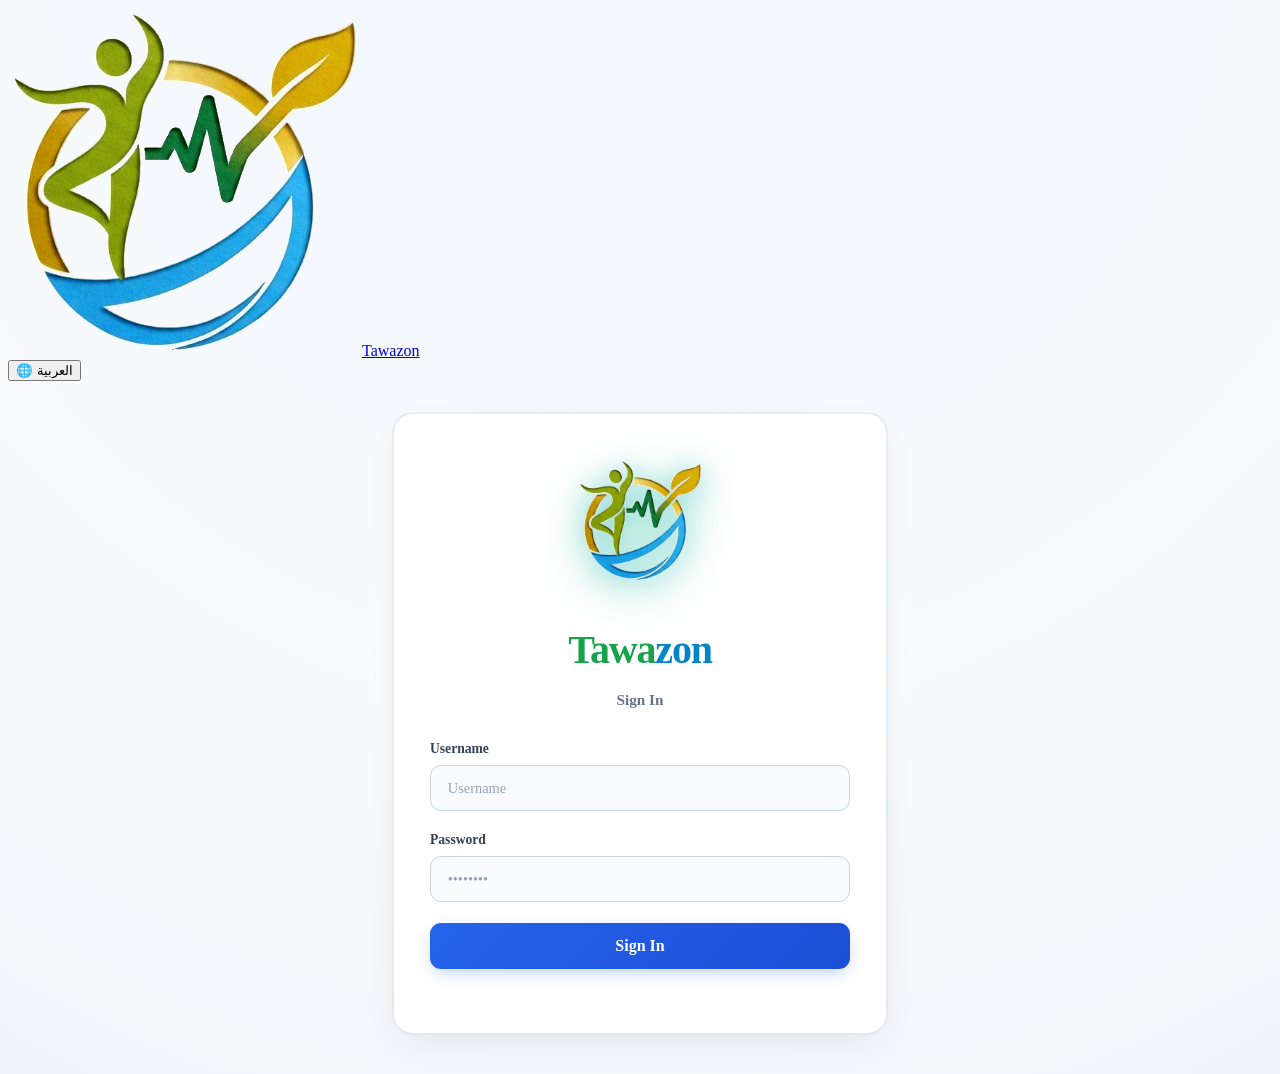
==== frontend/assess.html @ 847d3179 "feat: balance dataset to 800 records, restructure modular architecture, and update model per supervi" ====
<!DOCTYPE html>
<html lang="en">
<head>
  <meta charset="UTF-8" />
  <meta name="viewport" content="width=device-width, initial-scale=1.0" />
  <title>Tawazon — New Assessment</title>
  <link rel="preconnect" href="https://fonts.googleapis.com">
  <link href="https://fonts.googleapis.com/css2?family=Cairo:wght@400;600;700;800&display=swap" rel="stylesheet">
  <link rel="icon" type="image/png" href="assets/favicon.png" />
  <link rel="stylesheet" href="css/style.css" />
</head>
<body>

<nav>
  <div class="nav-start">
    <a href="index.html" class="nav-brand"><img src="assets/logo.png" alt="Tawazon Logo" class="brand-logo-img" /><span class="brand-tawa">Tawa</span><span class="brand-zon">zon</span></a>
    <a href="index.html"           data-i18n="nav_dashboard">Dashboard</a>
    <a href="employees.html"       data-i18n="nav_employees">Employees</a>
    <a href="assess.html"          data-i18n="nav_assessment" class="active">New Assessment</a>
    <a href="employee-portal.html" data-i18n="nav_portal">Employee Portal</a>
  </div>
  <div class="nav-end">
    <button class="lang-btn" onclick="i18n.toggle()"><span class="nav-btn-icon">🌐</span> <span>العربية</span></button>
    <button class="btn-nav-logout" onclick="AUTH.logout()"><span class="nav-btn-icon">🚪</span> <span>Logout</span></button>
  </div>
</nav>

<main>
  <h1 class="page-title" data-i18n="assess_title">🧪 New Burnout Risk Assessment</h1>

  <div class="card">
    <form id="assessForm" novalidate>
      <div class="form-grid">

        <div class="form-group">
          <label for="avg_daily_hours" data-i18n="assess_hours_label">Average Daily Hours *</label>
          <input type="number" id="avg_daily_hours" min="4" max="16" step="0.1" placeholder="e.g. 9.5" required />
          <span class="hint" data-i18n="assess_hours_hint">Range: 4 – 16 hours/day</span>
        </div>

        <div class="form-group">
          <label for="overtime_hours_week" data-i18n="assess_ot_label">Overtime Hours / Week *</label>
          <input type="number" id="overtime_hours_week" min="0" max="30" step="0.5" placeholder="e.g. 12" required />
          <span class="hint" data-i18n="assess_ot_hint">Range: 0 – 30 hours/week</span>
        </div>

        <div class="form-group">
          <label for="absence_days_month" data-i18n="assess_abs_label">Absence Days (last month) *</label>
          <input type="number" id="absence_days_month" min="0" max="15" step="1" placeholder="e.g. 2" required />
          <span class="hint" data-i18n="assess_abs_hint">Range: 0 – 15 days</span>
        </div>

        <div class="form-group">
          <label for="late_arrivals_month" data-i18n="assess_late_label">Late Arrivals (last month) *</label>
          <input type="number" id="late_arrivals_month" min="0" max="20" step="1" placeholder="e.g. 3" required />
          <span class="hint" data-i18n="assess_late_hint">Range: 0 – 20 times</span>
        </div>

        <div class="form-group">
          <label for="tasks_assigned" data-i18n="assess_tasks_label">Tasks Assigned *</label>
          <input type="number" id="tasks_assigned" min="1" max="60" step="1" placeholder="e.g. 28" required />
          <span class="hint" data-i18n="assess_tasks_hint">Range: 1 – 60 tasks</span>
        </div>

        <div class="form-group">
          <label for="vacation_days_last_year" data-i18n="assess_vac_label">Vacation Days (last year) *</label>
          <input type="number" id="vacation_days_last_year" min="0" max="30" step="1" placeholder="e.g. 7" required />
          <span class="hint" data-i18n="assess_vac_hint">Range: 0 – 30 days</span>
        </div>


        <div class="form-group full-width" style="display:flex;align-items:center;gap:.75rem;background:#f8fafc;padding:.85rem 1rem;border-radius:8px;border:1px solid #e2e8f0;margin-top:.5rem;">
          <input type="checkbox" id="anonymousMode" style="width:1.2rem;height:1.2rem;cursor:pointer;" />
          <div>
            <label for="anonymousMode" style="margin:0;cursor:pointer;font-weight:700;font-size:.9rem;color:var(--text);" data-i18n="assess_anonymous_label">
              🔒 Confidential & Anonymous Assessment (No identity logging)
            </label>
            <div style="font-size:.78rem;color:var(--muted);margin-top:.15rem;" data-i18n="assess_anonymous_hint">
              Confidential Mode Active: Input data is processed in-memory for diagnostic guidance only and not stored.
            </div>
          </div>
        </div>
      </div>

      <!-- Quick fill -->
      <div style="margin-bottom:1.5rem;display:flex;gap:.75rem;flex-wrap:wrap;align-items:center;">
        <span style="font-size:.85rem;color:var(--muted);" data-i18n="assess_quickfill">Quick fill:</span>
        <button type="button" class="page-btn" onclick="fillExample('high')" data-i18n="assess_high_ex">High Risk Example</button>
        <button type="button" class="page-btn" onclick="fillExample('medium')" data-i18n="assess_med_ex">Medium Risk Example</button>
        <button type="button" class="page-btn" onclick="fillExample('low')" data-i18n="assess_low_ex">Low Risk Example</button>
      </div>

      <button type="submit" class="btn-primary" id="submitBtn">
        <span id="btnText" data-i18n="assess_btn">Analyze Risk</span>
        <div class="spinner" id="spinner"></div>
      </button>
    </form>

    <div class="alert alert-error" id="formError"></div>

    <!-- Result card -->
    <div class="result-card" id="resultCard">
      <!-- Printable Report Header (only shows when printing/exporting to PDF) -->
      <div class="print-only-header">
        <h2 style="font-size:1.5rem;font-weight:800;color:#1e3a8a;" data-i18n="print_report_title">Tawazon AI — Burnout Risk Diagnostic Report</h2>
        <p style="color:#64748b;font-size:.9rem;margin-top:.2rem;" data-i18n="print_report_sub">Official AI Workplace Health & Risk Analysis</p>
        <p style="font-size:.8rem;color:#94a3b8;margin-top:.4rem;" id="printDate"></p>
      </div>

      <div class="result-header">
        <div class="result-score-big" id="resultScore">—</div>
        <div class="result-meta">
          <h2 id="resultLevelText">—</h2>
          <p data-i18n="assess_result_sub">Burnout Risk Score (0 – 100)</p>
        </div>
      </div>

      <div class="result-details">
        <div class="result-detail-item">
          <h4 data-i18n="assess_workload_lbl">Workload Probability</h4>
          <p id="resultWorkload">—</p>
        </div>
        <div class="result-detail-item">
          <h4 data-i18n="assess_model_lbl">ML Algorithm</h4>
          <p id="resultModel" style="font-size:1.05rem; font-weight:700; color:var(--primary);">Random Forest (Tabular ML)</p>
        </div>
      </div>

      <div>
        <h4 style="font-size:.85rem;text-transform:uppercase;letter-spacing:.05em;color:var(--muted);margin-bottom:.75rem;"
            data-i18n="assess_reasons_title">Top Contributing Factors</h4>
        <ul class="reasons-list" id="resultReasons"></ul>
      </div>

      <!-- Export to PDF Button -->
      <button type="button" class="btn-export-pdf" onclick="triggerPrintReport()">
        📄 <span data-i18n="btn_export_pdf">Export / Print PDF Report</span>
      </button>
    </div>

    <!-- Wellness Tips Card -->
    <div id="wellnessCard" style="display:none; margin-top:1.5rem; background:var(--surface); border-radius:1rem; padding:1.5rem; border:1px solid var(--border);">
      <h4 id="wellnessTitle" style="font-size:1rem; font-weight:700; margin-bottom:1rem; color:var(--text);"></h4>
      <ul id="wellnessList" style="list-style:none; padding:0; margin:0; display:flex; flex-direction:column; gap:.65rem;"></ul>
    </div>

  </div>
</main>

<script src="js/config.js"></script>
<script src="js/app.js"></script>
<script src="js/i18n.js"></script>
<script src="js/auth.js"></script>
<script>
  AUTH.requireLogin();
  const EXAMPLES = {
    high:   { avg_daily_hours:12.5, overtime_hours_week:22, absence_days_month:5,
              late_arrivals_month:10, tasks_assigned:38, vacation_days_last_year:2,
 },
    medium: { avg_daily_hours:9.0, overtime_hours_week:8, absence_days_month:2,
              late_arrivals_month:3, tasks_assigned:22, vacation_days_last_year:10,
 },
    low:    { avg_daily_hours:7.5, overtime_hours_week:1, absence_days_month:0,
              late_arrivals_month:0, tasks_assigned:12, vacation_days_last_year:20,
 },
  };

  function fillExample(type) {
    const ex = EXAMPLES[type];
    Object.entries(ex).forEach(([k, v]) => {
      const el = document.getElementById(k);
      if (el) el.value = v;
    });
  }

  function validateForm(data) {
    const errors = [];
    if (!data.avg_daily_hours || data.avg_daily_hours < 4 || data.avg_daily_hours > 16)
      errors.push("Average daily hours must be between 4 and 16.");
    if (data.overtime_hours_week < 0 || data.overtime_hours_week > 30)
      errors.push("Overtime hours must be between 0 and 30.");
    if (data.absence_days_month < 0 || data.absence_days_month > 15)
      errors.push("Absence days must be between 0 and 15.");
    if (data.late_arrivals_month < 0 || data.late_arrivals_month > 20)
      errors.push("Late arrivals must be between 0 and 20.");
    if (data.tasks_assigned < 1 || data.tasks_assigned > 60)
      errors.push("Tasks assigned must be between 1 and 60.");
    if (data.vacation_days_last_year < 0 || data.vacation_days_last_year > 30)
      errors.push("Vacation days must be between 0 and 30.");

    return errors;
  }

  function setLoading(on) {
    document.getElementById("submitBtn").disabled = on;
    document.getElementById("spinner").style.display = on ? "block" : "none";
    document.getElementById("btnText").textContent   = on
      ? i18n.t("assess_btn_loading")
      : i18n.t("assess_btn");
  }

  function showResult(data) {
    const card = document.getElementById("resultCard");
    const lvl  = data.level.toLowerCase();
    card.className = `result-card show ${lvl}`;

    const scoreEl = document.getElementById("resultScore");
    scoreEl.textContent = data.risk_score;
    scoreEl.className   = `result-score-big ${lvl}`;

    const icon = lvl === "high" ? "🔴" : lvl === "medium" ? "🟡" : "🟢";
    const levelKey = lvl === "high" ? "assess_level_high" : lvl === "medium" ? "assess_level_med" : "assess_level_low";
    document.getElementById("resultLevelText").textContent = `${icon} ${i18n.t(levelKey)}`;

    document.getElementById("resultWorkload").textContent  = `${(data.workload_probability*100).toFixed(1)}%`;

    document.getElementById("resultReasons").innerHTML =
      data.top_reasons.map(r => `<li>${i18n.translateReason(r)}</li>`).join("");

    // ── Personalized Wellness Tips (Dynamic based on Level & SHAP Root Causes) ──
    const tips = getPersonalizedWellnessTips(data);
    const wellnessCard = document.getElementById("wellnessCard");
    document.getElementById("wellnessTitle").textContent = i18n.t("wellness_title");

    const tipColors = { high: "#ef4444", medium: "#f59e0b", low: "#10b981" };
    const borderColor = tipColors[lvl] || "#3b82f6";
    wellnessCard.style.borderLeft = `4px solid ${borderColor}`;

    if (Array.isArray(tips) && tips.length > 0) {
      document.getElementById("wellnessList").innerHTML = tips.map(tip =>
        `<li style="display:flex;align-items:flex-start;gap:.5rem;font-size:.9rem;color:var(--text);line-height:1.5;">
           <span style="flex-shrink:0;">${tip.split(" ")[0]}</span>
           <span>${tip.split(" ").slice(1).join(" ")}</span>
         </li>`
      ).join("");
      wellnessCard.style.display = "block";
    }

    card.scrollIntoView({ behavior: "smooth", block: "start" });
  }

  document.getElementById("assessForm").addEventListener("submit", async (e) => {
    e.preventDefault();
    document.getElementById("formError").classList.remove("show");

    const payload = {
      avg_daily_hours:         parseFloat(document.getElementById("avg_daily_hours").value),
      overtime_hours_week:     parseFloat(document.getElementById("overtime_hours_week").value),
      absence_days_month:      parseInt(document.getElementById("absence_days_month").value),
      late_arrivals_month:     parseInt(document.getElementById("late_arrivals_month").value),
      tasks_assigned:          parseInt(document.getElementById("tasks_assigned").value),
      vacation_days_last_year: parseInt(document.getElementById("vacation_days_last_year").value),
      feedback:                "",
    };

    const errors = validateForm(payload);
    if (errors.length) {
      const el = document.getElementById("formError");
      el.textContent = errors.join(" | ");
      el.classList.add("show");
      return;
    }

    setLoading(true);
    try {
      const res = await fetch(`${API}/predict`, {
        method: "POST",
        headers: { "Content-Type": "application/json" },
        body: JSON.stringify(payload),
      });
      if (!res.ok) {
        const err = await res.json().catch(() => ({}));
        let message = `HTTP ${res.status}`;
        if (typeof err.detail === "string") {
          message = err.detail;
        } else if (Array.isArray(err.detail)) {
          message = err.detail.map(d => (d.loc ? d.loc.filter(x => x !== 'body').join('.') + ': ' : '') + (d.msg || '')).join(' | ');
        }
        throw new Error(message);
      }
      const resultData = await res.json();
      _lastResultData = resultData;
      showResult(resultData);
    } catch (err) {
      const el = document.getElementById("formError");
      el.textContent = `Error: ${err.message}. ${i18n.t("assess_api_err")}`;
      el.classList.add("show");
    } finally {
      setLoading(false);
    }
  });

  function triggerPrintReport() {
    const d = new Date();
    document.getElementById("printDate").textContent = `Generated: ${d.toLocaleDateString()} ${d.toLocaleTimeString()}`;
    window.print();
  }

  // Update button text on language change + re-render wellness if visible
  let _lastResultData = null;
  document.addEventListener("langchange", () => {
    if (!document.getElementById("submitBtn").disabled) {
      document.getElementById("btnText").textContent = i18n.t("assess_btn");
    }
    // Re-render result texts & wellness tips in new language if result is already shown
    if (_lastResultData && document.getElementById("resultCard").classList.contains("show")) {
      const lvl = _lastResultData.level.toLowerCase();
      const icon = lvl === "high" ? "🔴" : lvl === "medium" ? "🟡" : "🟢";
      const levelKey = lvl === "high" ? "assess_level_high" : lvl === "medium" ? "assess_level_med" : "assess_level_low";
      document.getElementById("resultLevelText").textContent = `${icon} ${i18n.t(levelKey)}`;

      document.getElementById("resultReasons").innerHTML =
        _lastResultData.top_reasons.map(r => `<li>${i18n.translateReason(r)}</li>`).join("");

      const tips = getPersonalizedWellnessTips(_lastResultData);
      document.getElementById("wellnessTitle").textContent = i18n.t("wellness_title");
      if (Array.isArray(tips) && tips.length > 0) {
        document.getElementById("wellnessList").innerHTML = tips.map(tip =>
          `<li style="display:flex;align-items:flex-start;gap:.5rem;font-size:.9rem;color:var(--text);line-height:1.5;">
             <span style="flex-shrink:0;">${tip.split(" ")[0]}</span>
             <span>${tip.split(" ").slice(1).join(" ")}</span>
           </li>`
        ).join("");
      }
    }
  });
</script>

</body>
</html>
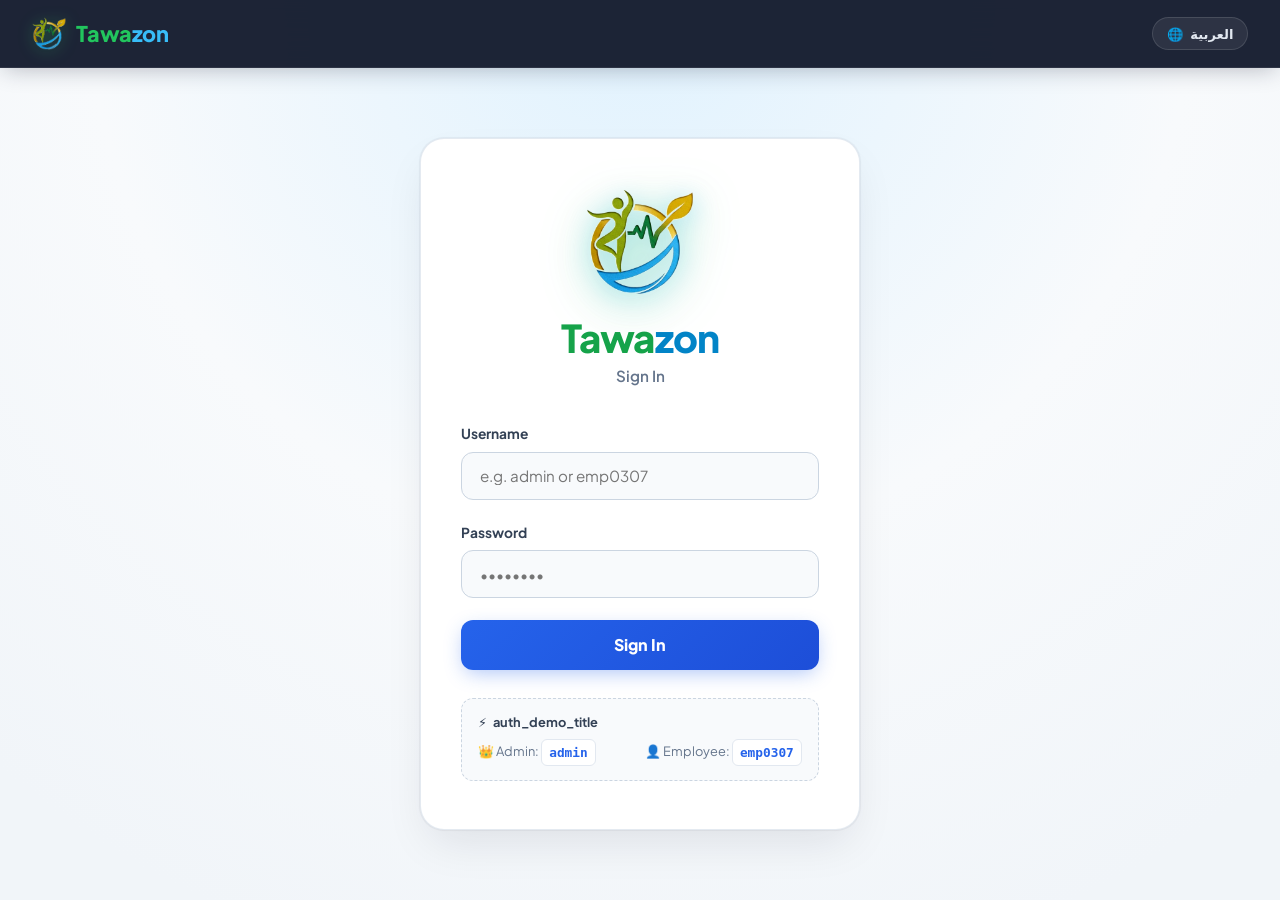
==== commit 3add46fb: "Senior UI/UX Design System Overhaul: elevated aesthetics, modern dashboard, polished login and porta" ====
--- a/frontend/assess.html
+++ b/frontend/assess.html
@@ -13,7 +13,7 @@
 
 <nav>
   <div class="nav-start">
-    <a href="index.html" class="nav-brand"><img src="assets/logo.png" alt="Tawazon Logo" class="brand-logo-img" /><span class="brand-tawa">Tawa</span><span class="brand-zon">zon</span></a>
+    <a href="index.html" class="nav-brand"><img src="assets/logo.png" alt="Tawazon Logo" class="brand-logo-img" /><span class="brand-name"><span class="brand-tawa">Tawa</span><span class="brand-zon">zon</span></span></a>
     <a href="index.html"           data-i18n="nav_dashboard">Dashboard</a>
     <a href="employees.html"       data-i18n="nav_employees">Employees</a>
     <a href="assess.html"          data-i18n="nav_assessment" class="active">New Assessment</a>
@@ -83,11 +83,11 @@
       </div>
 
       <!-- Quick fill -->
-      <div style="margin-bottom:1.5rem;display:flex;gap:.75rem;flex-wrap:wrap;align-items:center;">
-        <span style="font-size:.85rem;color:var(--muted);" data-i18n="assess_quickfill">Quick fill:</span>
-        <button type="button" class="page-btn" onclick="fillExample('high')" data-i18n="assess_high_ex">High Risk Example</button>
-        <button type="button" class="page-btn" onclick="fillExample('medium')" data-i18n="assess_med_ex">Medium Risk Example</button>
-        <button type="button" class="page-btn" onclick="fillExample('low')" data-i18n="assess_low_ex">Low Risk Example</button>
+      <div style="margin-bottom:1.5rem;display:flex;gap:.65rem;flex-wrap:wrap;align-items:center;">
+        <span style="font-size:.85rem;font-weight:700;color:var(--muted);" data-i18n="assess_quickfill">Quick fill:</span>
+        <button type="button" class="quick-pill high" onclick="fillExample('high')"><span data-i18n="assess_high_ex">High Risk Example</span> 🔴</button>
+        <button type="button" class="quick-pill med" onclick="fillExample('medium')"><span data-i18n="assess_med_ex">Medium Risk Example</span> 🟡</button>
+        <button type="button" class="quick-pill low" onclick="fillExample('low')"><span data-i18n="assess_low_ex">Low Risk Example</span> 🟢</button>
       </div>
 
       <button type="submit" class="btn-primary" id="submitBtn">
@@ -327,4 +327,4 @@
 </script>
 
 </body>
-</html>
+</html>
--- a/frontend/css/style.css
+++ b/frontend/css/style.css
@@ -0,0 +1,1366 @@
+/* ==========================================================================
+   Tawazon (توازن) — Enterprise Design System (Senior UI/UX Overhaul)
+   Designed for High-Impact Workplace Well-Being & Executive Intelligence
+   ========================================================================== */
+
+@import url('https://fonts.googleapis.com/css2?family=Cairo:wght@400;500;600;700;800;900&family=Plus+Jakarta+Sans:wght@400;500;600;700;800&display=swap');
+
+/* ── 1. Design Tokens & CSS Variables ────────────────────────────────────── */
+:root {
+  /* Brand Palette */
+  --brand-navy:     #0f172a;
+  --brand-navy-sub: #1e293b;
+  --brand-blue:     #2563eb;
+  --brand-blue-dark:#1d4ed8;
+  --brand-blue-glow:rgba(37, 99, 235, 0.25);
+  --brand-green:    #10b981;
+  --brand-green-sub:#059669;
+  --brand-cyan:     #0ea5e9;
+
+  /* Neutrals & Surfaces */
+  --bg:             #f8fafc;
+  --surface:        #ffffff;
+  --surface-raised: #ffffff;
+  --border:         #e2e8f0;
+  --border-subtle:  #f1f5f9;
+  --border-focus:   #2563eb;
+  --text:           #0f172a;
+  --text-secondary: #334155;
+  --muted:          #64748b;
+
+  /* Semantic Risk Colors (Senior Refined Tones) */
+  --risk-low:       #059669;
+  --risk-low-bg:    #ecfdf5;
+  --risk-low-border:#a7f3d0;
+  --risk-low-glow:  rgba(16, 185, 129, 0.15);
+
+  --risk-med:       #d97706;
+  --risk-med-bg:    #fffbeb;
+  --risk-med-border:#fde68a;
+  --risk-med-glow:  rgba(245, 158, 11, 0.15);
+
+  --risk-high:      #e11d48;
+  --risk-high-bg:   #fff1f2;
+  --risk-high-border:#fecdd3;
+  --risk-high-glow: rgba(225, 29, 72, 0.15);
+
+  /* Legacy variable aliases for zero JS breakage */
+  --green:          var(--risk-low);
+  --yellow:         var(--risk-med);
+  --red:            var(--risk-high);
+  --blue:           var(--brand-blue);
+  --card:           var(--surface);
+
+  /* Elevation Shadows */
+  --shadow-xs:      0 1px 2px 0 rgba(15, 23, 42, 0.04);
+  --shadow-sm:      0 2px 6px -1px rgba(15, 23, 42, 0.06), 0 1px 3px 0 rgba(15, 23, 42, 0.04);
+  --shadow-md:      0 6px 16px -2px rgba(15, 23, 42, 0.06), 0 2px 6px -1px rgba(15, 23, 42, 0.04);
+  --shadow-lg:      0 14px 28px -4px rgba(15, 23, 42, 0.08), 0 4px 10px -2px rgba(15, 23, 42, 0.04);
+  --shadow-xl:      0 24px 44px -8px rgba(15, 23, 42, 0.12), 0 8px 16px -4px rgba(15, 23, 42, 0.06);
+
+  /* Geometry */
+  --radius-sm:      8px;
+  --radius-md:      12px;
+  --radius-lg:      16px;
+  --radius-xl:      22px;
+  --radius-pill:    9999px;
+  --radius:         16px;
+
+  /* Typography & Transitions */
+  --font-en:        'Plus Jakarta Sans', system-ui, -apple-system, sans-serif;
+  --font-ar:        'Cairo', 'Plus Jakarta Sans', system-ui, sans-serif;
+  --transition:     all 0.22s cubic-bezier(0.16, 1, 0.3, 1);
+  --transition-slow:all 0.35s cubic-bezier(0.16, 1, 0.3, 1);
+}
+
+/* ── 2. Reset & Global Base ──────────────────────────────────────────────── */
+*, *::before, *::after {
+  box-sizing: border-box;
+  margin: 0;
+  padding: 0;
+}
+
+html {
+  scroll-behavior: smooth;
+  -webkit-text-size-adjust: 100%;
+}
+
+body {
+  font-family: var(--font-en);
+  background-color: var(--bg);
+  background-image: 
+    radial-gradient(900px circle at 50% -100px, rgba(219, 234, 254, 0.4), transparent 80%),
+    radial-gradient(600px circle at 90% 40%, rgba(209, 250, 229, 0.3), transparent 75%);
+  color: var(--text);
+  min-height: 100vh;
+  line-height: 1.55;
+  text-rendering: optimizeLegibility;
+  -webkit-font-smoothing: antialiased;
+  -moz-osx-font-smoothing: grayscale;
+}
+
+/* ── 3. RTL / Arabic Native Alignment ────────────────────────────────────── */
+body[dir="rtl"] {
+  font-family: var(--font-ar);
+}
+
+body[dir="rtl"] thead th       { text-align: right; }
+body[dir="rtl"] tbody td       { text-align: right; }
+body[dir="rtl"] .form-grid     { direction: rtl; }
+body[dir="rtl"] .score-bar-wrap{ flex-direction: row-reverse; }
+body[dir="rtl"] .score-label   { text-align: left; }
+body[dir="rtl"] .reasons-list li{ flex-direction: row-reverse; text-align: right; }
+body[dir="rtl"] .result-header { flex-direction: row-reverse; }
+body[dir="rtl"] .alert         { text-align: right; }
+body[dir="rtl"] .kpi-card      { border-left: 1px solid var(--border); border-right: 4px solid var(--border); }
+body[dir="rtl"] .kpi-card.low  { border-right-color: var(--risk-low); }
+body[dir="rtl"] .kpi-card.med  { border-right-color: var(--risk-med); }
+body[dir="rtl"] .kpi-card.high { border-right-color: var(--risk-high); }
+body[dir="rtl"] .kpi-card.purple{ border-right-color: #8b5cf6; }
+
+/* ── 4. Floating Frosted Navigation Bar ──────────────────────────────────── */
+nav {
+  position: sticky;
+  top: 0;
+  z-index: 1000;
+  height: 68px;
+  padding: 0 2rem;
+  background: rgba(15, 23, 42, 0.94);
+  backdrop-filter: blur(18px);
+  -webkit-backdrop-filter: blur(18px);
+  border-bottom: 1px solid rgba(255, 255, 255, 0.08);
+  box-shadow: 0 4px 24px -4px rgba(15, 23, 42, 0.3);
+  display: flex;
+  align-items: center;
+  justify-content: space-between;
+}
+
+.nav-start {
+  display: flex;
+  align-items: center;
+  gap: 1.25rem;
+}
+
+.nav-end {
+  display: flex;
+  align-items: center;
+  gap: 0.85rem;
+}
+
+.nav-brand {
+  display: inline-flex;
+  align-items: center;
+  gap: 0.65rem;
+  text-decoration: none;
+  font-size: 1.35rem;
+  font-weight: 800;
+  letter-spacing: -0.02em;
+  direction: ltr !important;
+  margin-inline-end: 1rem;
+}
+
+.brand-name {
+  display: inline-flex;
+  align-items: baseline;
+  letter-spacing: -0.02em;
+}
+
+.brand-logo-img {
+  width: 34px;
+  height: 34px;
+  object-fit: contain;
+  filter: drop-shadow(0 2px 8px rgba(34, 197, 94, 0.35));
+  transition: transform 0.3s ease;
+}
+
+.nav-brand:hover .brand-logo-img {
+  transform: rotate(5deg) scale(1.06);
+}
+
+.brand-tawa {
+  color: #22c55e !important;
+  font-weight: 900;
+}
+
+.brand-zon {
+  color: #38bdf8 !important;
+  font-weight: 900;
+}
+
+.brand-role {
+  font-size: 0.72rem;
+  font-weight: 700;
+  color: #94a3b8;
+  background: rgba(255, 255, 255, 0.08);
+  padding: 0.18rem 0.55rem;
+  border-radius: var(--radius-pill);
+  border: 1px solid rgba(255, 255, 255, 0.1);
+  margin-left: 0.35rem;
+}
+
+nav a:not(.nav-brand) {
+  text-decoration: none;
+  color: #94a3b8;
+  font-size: 0.88rem;
+  font-weight: 600;
+  padding: 0.45rem 0.95rem;
+  border-radius: var(--radius-pill);
+  transition: var(--transition);
+  display: inline-flex;
+  align-items: center;
+  gap: 0.4rem;
+}
+
+nav a:not(.nav-brand):hover {
+  color: #ffffff;
+  background: rgba(255, 255, 255, 0.08);
+}
+
+nav a:not(.nav-brand).active {
+  color: #ffffff;
+  background: rgba(37, 99, 235, 0.22);
+  border: 1px solid rgba(59, 130, 246, 0.4);
+  box-shadow: 0 0 14px rgba(37, 99, 235, 0.25);
+}
+
+/* Language & Logout Buttons */
+.lang-btn {
+  background: rgba(255, 255, 255, 0.07);
+  color: #e2e8f0;
+  border: 1px solid rgba(255, 255, 255, 0.12);
+  padding: 0.42rem 0.85rem;
+  border-radius: var(--radius-pill);
+  font-size: 0.82rem;
+  font-weight: 700;
+  cursor: pointer;
+  display: inline-flex;
+  align-items: center;
+  gap: 0.45rem;
+  font-family: inherit;
+  transition: var(--transition);
+}
+
+.lang-btn:hover {
+  background: rgba(255, 255, 255, 0.14);
+  border-color: rgba(255, 255, 255, 0.25);
+  color: #ffffff;
+  transform: translateY(-1px);
+}
+
+.btn-nav-logout {
+  background: rgba(239, 68, 68, 0.12);
+  color: #fca5a5;
+  border: 1px solid rgba(239, 68, 68, 0.25);
+  padding: 0.42rem 0.9rem;
+  border-radius: var(--radius-pill);
+  font-size: 0.82rem;
+  font-weight: 700;
+  cursor: pointer;
+  display: inline-flex;
+  align-items: center;
+  gap: 0.45rem;
+  font-family: inherit;
+  transition: var(--transition);
+}
+
+.btn-nav-logout:hover {
+  background: rgba(239, 68, 68, 0.22);
+  border-color: rgba(239, 68, 68, 0.45);
+  color: #ffffff;
+  transform: translateY(-1px);
+}
+
+/* ── 5. Main Layout Container ────────────────────────────────────────────── */
+main {
+  max-width: 1420px;
+  margin: 0 auto;
+  padding: 2.25rem 2rem 4rem;
+}
+
+/* ── 6. Executive Header Banner ─────────────────────────────────────────── */
+.exec-header-banner {
+  background: linear-gradient(135deg, #0f172a 0%, #1e293b 60%, #172554 100%);
+  border-radius: var(--radius-xl);
+  padding: 2.25rem 2.5rem;
+  margin-bottom: 2rem;
+  display: flex;
+  justify-content: space-between;
+  align-items: center;
+  flex-wrap: wrap;
+  gap: 1.5rem;
+  box-shadow: 0 20px 40px -15px rgba(15, 23, 42, 0.35);
+  border: 1px solid rgba(255, 255, 255, 0.1);
+  position: relative;
+  overflow: hidden;
+}
+
+.exec-header-banner::after {
+  content: '';
+  position: absolute;
+  top: -80px;
+  right: -80px;
+  width: 260px;
+  height: 260px;
+  background: radial-gradient(circle, rgba(14, 165, 233, 0.22) 0%, transparent 70%);
+  border-radius: 50%;
+  pointer-events: none;
+}
+
+.exec-banner-left h1 {
+  font-size: 1.85rem;
+  font-weight: 800;
+  color: #ffffff;
+  letter-spacing: -0.025em;
+  margin: 0.35rem 0 0.25rem;
+  line-height: 1.25;
+}
+
+.exec-banner-left p {
+  color: #94a3b8;
+  font-size: 0.92rem;
+  font-weight: 500;
+}
+
+.exec-ai-badge {
+  display: inline-flex;
+  align-items: center;
+  gap: 0.45rem;
+  background: rgba(34, 197, 94, 0.14);
+  color: #4ade80;
+  border: 1px solid rgba(34, 197, 94, 0.28);
+  font-size: 0.76rem;
+  font-weight: 700;
+  padding: 0.25rem 0.65rem;
+  border-radius: var(--radius-pill);
+  letter-spacing: 0.03em;
+  text-transform: uppercase;
+}
+
+.exec-banner-actions {
+  display: flex;
+  align-items: center;
+  gap: 0.75rem;
+  flex-wrap: wrap;
+}
+
+.exec-date-badge {
+  background: rgba(255, 255, 255, 0.08);
+  color: #cbd5e1;
+  border: 1px solid rgba(255, 255, 255, 0.12);
+  padding: 0.55rem 1rem;
+  border-radius: var(--radius-md);
+  font-size: 0.84rem;
+  font-weight: 600;
+}
+
+.exec-btn-pdf {
+  background: rgba(255, 255, 255, 0.12);
+  color: #ffffff;
+  border: 1px solid rgba(255, 255, 255, 0.2);
+  padding: 0.55rem 1.15rem;
+  border-radius: var(--radius-md);
+  font-size: 0.86rem;
+  font-weight: 700;
+  cursor: pointer;
+  display: inline-flex;
+  align-items: center;
+  gap: 0.5rem;
+  transition: var(--transition);
+}
+
+.exec-btn-pdf:hover {
+  background: rgba(255, 255, 255, 0.2);
+  transform: translateY(-1.5px);
+}
+
+.exec-btn-emp {
+  background: linear-gradient(135deg, #2563eb 0%, #1d4ed8 100%);
+  color: #ffffff;
+  border: none;
+  padding: 0.55rem 1.25rem;
+  border-radius: var(--radius-md);
+  font-size: 0.86rem;
+  font-weight: 700;
+  text-decoration: none;
+  display: inline-flex;
+  align-items: center;
+  gap: 0.5rem;
+  box-shadow: 0 4px 14px rgba(37, 99, 235, 0.4);
+  transition: var(--transition);
+}
+
+.exec-btn-emp:hover {
+  background: linear-gradient(135deg, #1d4ed8 0%, #1e40af 100%);
+  transform: translateY(-1.5px);
+  box-shadow: 0 6px 18px rgba(37, 99, 235, 0.5);
+}
+
+/* ── 7. KPI Metrics Row & Cards ─────────────────────────────────────────── */
+.kpi-row {
+  display: grid;
+  grid-template-columns: repeat(auto-fit, minmax(240px, 1fr));
+  gap: 1.25rem;
+  margin-bottom: 1.75rem;
+}
+
+.kpi-card {
+  background: var(--surface);
+  border-radius: var(--radius-lg);
+  padding: 1.5rem 1.6rem;
+  border: 1px solid var(--border);
+  box-shadow: var(--shadow-sm);
+  transition: var(--transition);
+  position: relative;
+  display: flex;
+  flex-direction: column;
+  justify-content: space-between;
+}
+
+.kpi-card:hover {
+  transform: translateY(-3px);
+  box-shadow: var(--shadow-md);
+  border-color: rgba(203, 213, 225, 0.9);
+}
+
+.kpi-card.low {
+  border-left: 4px solid var(--risk-low);
+  background: linear-gradient(to bottom, #ffffff 70%, #f0fdf4 100%);
+}
+
+.kpi-card.med {
+  border-left: 4px solid var(--risk-med);
+  background: linear-gradient(to bottom, #ffffff 70%, #fffbeb 100%);
+}
+
+.kpi-card.high {
+  border-left: 4px solid var(--risk-high);
+  background: linear-gradient(to bottom, #ffffff 70%, #fff1f2 100%);
+}
+
+.kpi-card.purple {
+  border-left: 4px solid #8b5cf6;
+  background: linear-gradient(to bottom, #ffffff 70%, #f5f3ff 100%);
+}
+
+.kpi-title {
+  font-size: 0.84rem;
+  font-weight: 700;
+  color: var(--muted);
+  text-transform: uppercase;
+  letter-spacing: 0.04em;
+  margin-bottom: 0.6rem;
+}
+
+.kpi-val {
+  font-size: 2.25rem;
+  font-weight: 800;
+  color: var(--text);
+  line-height: 1.15;
+  letter-spacing: -0.03em;
+  font-variant-numeric: tabular-nums;
+  margin-bottom: 0.35rem;
+}
+
+.kpi-sub {
+  font-size: 0.82rem;
+  font-weight: 600;
+  color: var(--muted);
+}
+
+/* ── 8. Cards & Surfaces ─────────────────────────────────────────────────── */
+.card {
+  background: var(--surface);
+  border-radius: var(--radius-lg);
+  padding: 1.75rem;
+  border: 1px solid var(--border);
+  box-shadow: var(--shadow-sm);
+  margin-bottom: 1.75rem;
+  transition: var(--transition);
+}
+
+.page-title {
+  font-size: 1.75rem;
+  font-weight: 800;
+  color: var(--text);
+  letter-spacing: -0.02em;
+  margin-bottom: 0.5rem;
+}
+
+/* Dashboard 2-column or 3-column charts layout */
+.dashboard-three-col {
+  display: grid;
+  grid-template-columns: repeat(auto-fit, minmax(420px, 1fr));
+  gap: 1.5rem;
+  margin-bottom: 1.75rem;
+}
+
+/* ── 9. Watchlist Section ────────────────────────────────────────────────── */
+.watchlist-card {
+  background: var(--surface);
+  border-radius: var(--radius-lg);
+  padding: 1.75rem;
+  border: 1px solid #fed7aa;
+  border-top: 4px solid #f97316;
+  box-shadow: var(--shadow-sm);
+  margin-bottom: 1.75rem;
+}
+
+.watchlist-header {
+  display: flex;
+  justify-content: space-between;
+  align-items: center;
+  flex-wrap: wrap;
+  gap: 1rem;
+  margin-bottom: 1.25rem;
+}
+
+.watchlist-header h3 {
+  font-size: 1.15rem;
+  font-weight: 800;
+  color: #9a3412;
+}
+
+/* ── 10. Modern Data Tables ──────────────────────────────────────────────── */
+.table-wrap {
+  overflow-x: auto;
+  border-radius: var(--radius-md);
+  border: 1px solid var(--border);
+  background: var(--surface);
+}
+
+table {
+  width: 100%;
+  border-collapse: collapse;
+  text-align: left;
+}
+
+thead th {
+  background: #f8fafc;
+  color: #475569;
+  font-size: 0.78rem;
+  font-weight: 700;
+  text-transform: uppercase;
+  letter-spacing: 0.05em;
+  padding: 0.95rem 1.15rem;
+  border-bottom: 1.5px solid var(--border);
+  white-space: nowrap;
+}
+
+tbody tr {
+  transition: background 0.15s ease;
+  border-bottom: 1px solid var(--border-subtle);
+}
+
+tbody tr:hover {
+  background: #f8fafc;
+}
+
+tbody td {
+  padding: 1rem 1.15rem;
+  font-size: 0.9rem;
+  color: var(--text);
+  vertical-align: middle;
+}
+
+.col-name .emp-name-title {
+  font-weight: 700;
+  color: var(--text);
+  font-size: 0.95rem;
+}
+
+.col-name .emp-name-sub {
+  font-size: 0.8rem;
+  color: var(--muted);
+  display: flex;
+  gap: 0.35rem;
+  align-items: center;
+  margin-top: 0.15rem;
+}
+
+/* ── 11. Badges & Indicators ─────────────────────────────────────────────── */
+.badge {
+  display: inline-flex;
+  align-items: center;
+  gap: 0.35rem;
+  font-size: 0.8rem;
+  font-weight: 700;
+  padding: 0.32rem 0.75rem;
+  border-radius: var(--radius-pill);
+  white-space: nowrap;
+  letter-spacing: 0.01em;
+}
+
+.badge-low {
+  background: var(--risk-low-bg);
+  color: var(--risk-low);
+  border: 1px solid var(--risk-low-border);
+}
+
+.badge-medium {
+  background: var(--risk-med-bg);
+  color: var(--risk-med);
+  border: 1px solid var(--risk-med-border);
+}
+
+.badge-high {
+  background: var(--risk-high-bg);
+  color: var(--risk-high);
+  border: 1px solid var(--risk-high-border);
+  box-shadow: 0 0 10px rgba(225, 29, 72, 0.12);
+}
+
+.badge-unassessed {
+  background: #f1f5f9;
+  color: #64748b;
+  border: 1px solid #cbd5e1;
+}
+
+/* Score bar */
+.score-bar-wrap {
+  display: flex;
+  align-items: center;
+  gap: 0.75rem;
+  min-width: 140px;
+}
+
+.score-bar {
+  flex: 1;
+  height: 8px;
+  background: #e2e8f0;
+  border-radius: var(--radius-pill);
+  overflow: hidden;
+}
+
+.score-bar-fill {
+  height: 100%;
+  border-radius: var(--radius-pill);
+  transition: width 0.6s cubic-bezier(0.16, 1, 0.3, 1);
+}
+
+.score-label {
+  font-size: 0.84rem;
+  font-weight: 800;
+  font-variant-numeric: tabular-nums;
+  min-width: 36px;
+}
+
+/* ── 12. Buttons & Actions ───────────────────────────────────────────────── */
+.btn-primary {
+  background: linear-gradient(135deg, #2563eb 0%, #1d4ed8 100%);
+  color: #ffffff;
+  border: none;
+  padding: 0.75rem 1.4rem;
+  border-radius: var(--radius-md);
+  font-size: 0.92rem;
+  font-weight: 700;
+  cursor: pointer;
+  display: inline-flex;
+  align-items: center;
+  gap: 0.5rem;
+  font-family: inherit;
+  box-shadow: 0 4px 14px -2px rgba(37, 99, 235, 0.35);
+  transition: var(--transition);
+}
+
+.btn-primary:hover {
+  background: linear-gradient(135deg, #1d4ed8 0%, #1e40af 100%);
+  transform: translateY(-1.5px);
+  box-shadow: 0 8px 20px -2px rgba(37, 99, 235, 0.45);
+}
+
+.btn-primary:active {
+  transform: translateY(0);
+}
+
+.btn-secondary {
+  background: #ffffff;
+  color: var(--text-secondary);
+  border: 1.5px solid var(--border);
+  padding: 0.7rem 1.25rem;
+  border-radius: var(--radius-md);
+  font-size: 0.9rem;
+  font-weight: 700;
+  cursor: pointer;
+  font-family: inherit;
+  transition: var(--transition);
+}
+
+.btn-secondary:hover {
+  background: #f8fafc;
+  border-color: #cbd5e1;
+  color: var(--text);
+  transform: translateY(-1px);
+}
+
+.btn-export-pdf {
+  background: #ffffff;
+  color: var(--text-secondary);
+  border: 1.5px solid var(--border);
+  padding: 0.6rem 1.15rem;
+  border-radius: var(--radius-md);
+
+  font-size: 0.86rem;
+  font-weight: 700;
+  cursor: pointer;
+  display: inline-flex;
+  align-items: center;
+  gap: 0.45rem;
+  font-family: inherit;
+  transition: var(--transition);
+}
+
+.btn-export-pdf:hover {
+  background: #f8fafc;
+  border-color: #cbd5e1;
+  transform: translateY(-1px);
+}
+
+.actions-wrap {
+  display: inline-flex;
+  align-items: center;
+  gap: 0.45rem;
+}
+
+.btn-action {
+  padding: 0.38rem 0.75rem;
+  border-radius: var(--radius-sm);
+  font-size: 0.8rem;
+  font-weight: 700;
+  cursor: pointer;
+  border: none;
+  font-family: inherit;
+  display: inline-flex;
+  align-items: center;
+  gap: 0.35rem;
+  transition: var(--transition);
+}
+
+.btn-action.edit {
+  background: #eff6ff;
+  color: #1d4ed8;
+  border: 1px solid #bfdbfe;
+}
+
+.btn-action.edit:hover {
+  background: #dbeafe;
+  color: #1e40af;
+  transform: translateY(-1px);
+}
+
+.btn-action.delete {
+  background: #fff1f2;
+  color: #be123c;
+  border: 1px solid #fecdd3;
+}
+
+.btn-action.delete:hover {
+  background: #ffe4e6;
+  color: #9f1239;
+  transform: translateY(-1px);
+}
+
+/* ── 13. Form Inputs & Controls ─────────────────────────────────────────── */
+.table-toolbar {
+  display: flex;
+  justify-content: space-between;
+  align-items: center;
+  flex-wrap: wrap;
+  gap: 1rem;
+  margin-bottom: 1.25rem;
+}
+
+.table-toolbar-left {
+  display: flex;
+  align-items: center;
+  gap: 0.85rem;
+  flex-wrap: wrap;
+  flex: 1;
+}
+
+.search-box {
+  min-width: 280px;
+  max-width: 450px;
+  flex: 1;
+  padding: 0.72rem 1.15rem;
+  border: 1.5px solid var(--border);
+  border-radius: var(--radius-md);
+  font-size: 0.92rem;
+  font-family: inherit;
+  background: #ffffff;
+  color: var(--text);
+  outline: none;
+  transition: var(--transition);
+}
+
+.search-box:focus {
+  border-color: var(--brand-blue);
+  box-shadow: 0 0 0 3px rgba(37, 99, 235, 0.12);
+}
+
+.filter-select {
+  padding: 0.72rem 1.15rem;
+  border: 1.5px solid var(--border);
+  border-radius: var(--radius-md);
+  font-size: 0.9rem;
+  font-family: inherit;
+  background: #ffffff;
+  color: var(--text);
+  outline: none;
+  cursor: pointer;
+  transition: var(--transition);
+}
+
+.filter-select:focus {
+  border-color: var(--brand-blue);
+  box-shadow: 0 0 0 3px rgba(37, 99, 235, 0.12);
+}
+
+.form-grid {
+  display: grid;
+  grid-template-columns: repeat(auto-fit, minmax(280px, 1fr));
+  gap: 1.5rem;
+  margin-bottom: 1.5rem;
+}
+
+.form-group {
+  display: flex;
+  flex-direction: column;
+}
+
+.form-group label {
+  font-size: 0.86rem;
+  font-weight: 700;
+  color: var(--text-secondary);
+  margin-bottom: 0.45rem;
+}
+
+.form-group input,
+.form-group select,
+.form-group textarea {
+  width: 100%;
+  padding: 0.78rem 1.05rem;
+  border: 1.5px solid #cbd5e1;
+  border-radius: var(--radius-md);
+  font-size: 0.95rem;
+  font-family: inherit;
+  background: #f8fafc;
+  color: var(--text);
+  outline: none;
+  transition: var(--transition);
+}
+
+.form-group input:focus,
+.form-group select:focus,
+.form-group textarea:focus {
+  background: #ffffff;
+  border-color: var(--brand-blue);
+  box-shadow: 0 0 0 3.5px rgba(37, 99, 235, 0.12);
+}
+
+.form-group .hint {
+  font-size: 0.78rem;
+  color: var(--muted);
+  margin-top: 0.35rem;
+}
+
+.page-btn {
+  background: #f1f5f9;
+  color: var(--text-secondary);
+  border: 1px solid var(--border);
+  padding: 0.42rem 0.85rem;
+  border-radius: var(--radius-pill);
+  font-size: 0.82rem;
+  font-weight: 600;
+  cursor: pointer;
+  font-family: inherit;
+  transition: var(--transition);
+}
+
+.page-btn:hover {
+  background: #e2e8f0;
+  color: var(--text);
+  transform: translateY(-1px);
+}
+
+/* ── 14. Modals (Enterprise Frosted Dialogs) ─────────────────────────────── */
+.modal-backdrop {
+  position: fixed;
+  inset: 0;
+  background: rgba(15, 23, 42, 0.65);
+  backdrop-filter: blur(8px);
+  -webkit-backdrop-filter: blur(8px);
+  display: none;
+  align-items: center;
+  justify-content: center;
+  z-index: 2000;
+  padding: 1.25rem;
+}
+
+.modal-backdrop.show {
+  display: flex;
+}
+
+.modal-dialog {
+  background: var(--surface);
+  border-radius: var(--radius-xl);
+  box-shadow: var(--shadow-xl);
+  border: 1px solid rgba(226, 232, 240, 0.9);
+  width: 100%;
+  max-width: 580px;
+  max-height: 90vh;
+  overflow-y: auto;
+  animation: modalEnter 0.28s cubic-bezier(0.16, 1, 0.3, 1);
+}
+
+@keyframes modalEnter {
+  from { opacity: 0; transform: scale(0.95) translateY(12px); }
+  to   { opacity: 1; transform: scale(1) translateY(0); }
+}
+
+.modal-header {
+  padding: 1.4rem 1.75rem;
+  border-bottom: 1px solid var(--border);
+  display: flex;
+  justify-content: space-between;
+  align-items: center;
+}
+
+.modal-header h3 {
+  font-size: 1.15rem;
+  font-weight: 800;
+  color: var(--text);
+}
+
+.modal-close {
+  background: none;
+  border: none;
+  font-size: 1.5rem;
+  color: var(--muted);
+  cursor: pointer;
+  line-height: 1;
+  padding: 0.2rem;
+  transition: var(--transition);
+}
+
+.modal-close:hover {
+  color: var(--text);
+  transform: rotate(90deg);
+}
+
+.modal-body {
+  padding: 1.75rem;
+}
+
+.modal-footer {
+  padding: 1.25rem 1.75rem;
+  border-top: 1px solid var(--border);
+  display: flex;
+  justify-content: flex-end;
+  gap: 0.75rem;
+  background: #f8fafc;
+}
+
+/* ── 15. Assessment Result & Wellness Cards ──────────────────────────────── */
+.result-card {
+  display: none;
+  background: #ffffff;
+  border-radius: var(--radius-xl);
+  border: 1px solid var(--border);
+  box-shadow: var(--shadow-lg);
+  padding: 2.25rem;
+  margin-top: 2rem;
+  animation: modalEnter 0.35s ease;
+}
+
+.result-card.show {
+  display: block;
+}
+
+.result-header {
+  display: flex;
+  align-items: center;
+  gap: 1.75rem;
+  padding-bottom: 1.75rem;
+  border-bottom: 1px solid var(--border);
+  margin-bottom: 1.75rem;
+}
+
+.result-score-big {
+  font-size: 3.8rem;
+  font-weight: 900;
+  line-height: 1;
+  letter-spacing: -0.04em;
+  font-variant-numeric: tabular-nums;
+}
+
+.result-meta h2 {
+  font-size: 1.45rem;
+  font-weight: 800;
+  margin-bottom: 0.25rem;
+}
+
+.result-details {
+  display: grid;
+  grid-template-columns: repeat(auto-fit, minmax(200px, 1fr));
+  gap: 1.25rem;
+  margin-bottom: 1.75rem;
+}
+
+.result-detail-item {
+  background: #f8fafc;
+  padding: 1rem 1.25rem;
+  border-radius: var(--radius-md);
+  border: 1px solid var(--border);
+}
+
+.result-detail-item h4 {
+  font-size: 0.8rem;
+  font-weight: 700;
+  color: var(--muted);
+  text-transform: uppercase;
+  margin-bottom: 0.35rem;
+}
+
+.result-detail-item p {
+  font-size: 1.2rem;
+  font-weight: 800;
+  color: var(--text);
+}
+
+.reasons-list {
+  list-style: none;
+  display: flex;
+  flex-direction: column;
+  gap: 0.65rem;
+  margin-bottom: 1.75rem;
+}
+
+.reasons-list li {
+  background: #f8fafc;
+  padding: 0.85rem 1.15rem;
+  border-radius: var(--radius-md);
+  border: 1px solid #e2e8f0;
+  font-size: 0.92rem;
+  font-weight: 600;
+  color: var(--text);
+  display: flex;
+  align-items: center;
+  gap: 0.65rem;
+}
+
+.reasons-list li::before {
+  content: '⚠️';
+  font-size: 1.1rem;
+}
+
+/* ── 16. Toasts & Alerts ─────────────────────────────────────────────────── */
+.toast-container {
+  position: fixed;
+  bottom: 1.5rem;
+  right: 1.5rem;
+  z-index: 3000;
+  display: flex;
+  flex-direction: column;
+  gap: 0.75rem;
+}
+
+body[dir="rtl"] .toast-container {
+  right: auto;
+  left: 1.5rem;
+}
+
+.toast {
+  background: #0f172a;
+  color: #ffffff;
+  padding: 0.85rem 1.35rem;
+  border-radius: var(--radius-md);
+  box-shadow: var(--shadow-xl);
+  font-size: 0.9rem;
+  font-weight: 600;
+  display: flex;
+  align-items: center;
+  gap: 0.65rem;
+  border: 1px solid rgba(255, 255, 255, 0.1);
+  animation: modalEnter 0.25s ease;
+}
+
+.toast.success { border-left: 4px solid var(--brand-green); }
+.toast.error   { border-left: 4px solid var(--risk-high); }
+body[dir="rtl"] .toast.success { border-left: 1px solid rgba(255, 255, 255, 0.1); border-right: 4px solid var(--brand-green); }
+body[dir="rtl"] .toast.error   { border-left: 1px solid rgba(255, 255, 255, 0.1); border-right: 4px solid var(--risk-high); }
+
+.alert {
+  padding: 1rem 1.25rem;
+  border-radius: var(--radius-md);
+  font-size: 0.9rem;
+  font-weight: 600;
+  margin-bottom: 1.25rem;
+  display: none;
+}
+
+.alert.show {
+  display: block;
+}
+
+.alert-error {
+  background: #fef2f2;
+  color: #991b1b;
+  border: 1px solid #fecdd3;
+}
+
+/* ── 17. Pagination & Spinners ───────────────────────────────────────────── */
+.pagination {
+  display: flex;
+  align-items: center;
+  justify-content: center;
+  gap: 0.45rem;
+  margin-top: 1.5rem;
+}
+
+.pagination button {
+  min-width: 36px;
+  height: 36px;
+  padding: 0 0.5rem;
+  border-radius: var(--radius-sm);
+  background: #ffffff;
+  border: 1px solid var(--border);
+  color: var(--text-secondary);
+  font-weight: 700;
+  font-size: 0.85rem;
+  cursor: pointer;
+  transition: var(--transition);
+}
+
+.pagination button:hover {
+  background: #f1f5f9;
+  border-color: #cbd5e1;
+}
+
+.pagination button.active {
+  background: var(--brand-blue);
+  color: #ffffff;
+  border-color: var(--brand-blue);
+}
+
+.spinner {
+  width: 20px;
+  height: 20px;
+  border: 2px solid rgba(255, 255, 255, 0.3);
+  border-top-color: #ffffff;
+  border-radius: 50%;
+  animation: spin 0.7s linear infinite;
+  display: none;
+}
+
+@keyframes spin {
+  to { transform: rotate(360deg); }
+}
+
+/* ── 18. Print & PDF Styling ─────────────────────────────────────────────── */
+.print-only-header {
+  display: none;
+}
+
+@media print {
+  nav, .exec-banner-actions, .table-toolbar, .btn-action, .pagination, .page-btn, #submitBtn {
+    display: none !important;
+  }
+  body {
+    background: #ffffff !important;
+    color: #000000 !important;
+  }
+  .card, .result-card, .exec-header-banner {
+    box-shadow: none !important;
+    border: 1px solid #cccccc !important;
+  }
+  .print-only-header {
+    display: block !important;
+    margin-bottom: 2rem;
+  }
+}
+
+/* ── 19. Responsive Breakpoints ──────────────────────────────────────────── */
+@media (max-width: 900px) {
+  nav {
+    padding: 0 1.25rem;
+  }
+  main {
+    padding: 1.5rem 1rem 3rem;
+  }
+  .exec-header-banner {
+    padding: 1.75rem 1.5rem;
+  }
+  .dashboard-three-col {
+    grid-template-columns: 1fr;
+  }
+}
+
+/* ── 20. Senior UI/UX Modern Utilities & Components ──────────────────────── */
+.kpi-header-row {
+  display: flex;
+  align-items: center;
+  justify-content: space-between;
+  margin-bottom: 0.6rem;
+}
+
+.kpi-icon-badge {
+  width: 38px;
+  height: 38px;
+  border-radius: var(--radius-md);
+  display: flex;
+  align-items: center;
+  justify-content: center;
+  font-size: 1.15rem;
+  background: #f1f5f9;
+  color: var(--text-secondary);
+}
+
+.kpi-card.low .kpi-icon-badge { background: #dcfce7; color: #16a34a; }
+.kpi-card.med .kpi-icon-badge { background: #fef3c7; color: #d97706; }
+.kpi-card.high .kpi-icon-badge { background: #ffe4e6; color: #e11d48; }
+.kpi-card.purple .kpi-icon-badge { background: #ede9fe; color: #7c3aed; }
+
+/* AI Copilot Intelligence Box */
+.ai-copilot-card {
+  margin-top: 2rem;
+  background: linear-gradient(135deg, #ffffff 0%, #f0f7ff 100%);
+  border-radius: var(--radius-xl);
+  padding: 1.75rem 2rem;
+  border: 1.5px solid #bfdbfe;
+  box-shadow: 0 10px 25px -5px rgba(37, 99, 235, 0.08);
+  position: relative;
+  overflow: hidden;
+}
+
+.ai-copilot-card::before {
+  content: '';
+  position: absolute;
+  top: 0;
+  left: 0;
+  bottom: 0;
+  width: 6px;
+  background: linear-gradient(180deg, #3b82f6 0%, #1d4ed8 100%);
+}
+
+body[dir="rtl"] .ai-copilot-card::before {
+  left: auto;
+  right: 0;
+}
+
+.ai-copilot-header {
+  display: flex;
+  align-items: center;
+  justify-content: space-between;
+  flex-wrap: wrap;
+  gap: 0.75rem;
+  margin-bottom: 0.85rem;
+}
+
+.ai-copilot-title {
+  display: flex;
+  align-items: center;
+  gap: 0.65rem;
+}
+
+.ai-copilot-title h4 {
+  font-size: 1.05rem;
+  font-weight: 800;
+  color: #1e3a8a;
+  margin: 0;
+}
+
+.ai-live-pill {
+  display: inline-flex;
+  align-items: center;
+  gap: 0.4rem;
+  background: #eff6ff;
+  border: 1px solid #bfdbfe;
+  color: #2563eb;
+  padding: 0.2rem 0.65rem;
+  border-radius: var(--radius-pill);
+  font-size: 0.74rem;
+  font-weight: 700;
+  letter-spacing: 0.02em;
+}
+
+.ai-pulse-dot {
+  width: 7px;
+  height: 7px;
+  background: #2563eb;
+  border-radius: 50%;
+  box-shadow: 0 0 0 0 rgba(37, 99, 235, 0.7);
+  animation: pulseDot 2s infinite;
+}
+
+@keyframes pulseDot {
+  0%   { transform: scale(0.95); box-shadow: 0 0 0 0 rgba(37, 99, 235, 0.7); }
+  70%  { transform: scale(1); box-shadow: 0 0 0 7px rgba(37, 99, 235, 0); }
+  100% { transform: scale(0.95); box-shadow: 0 0 0 0 rgba(37, 99, 235, 0); }
+}
+
+/* User Profile Avatar in Portal */
+.user-avatar-circle {
+  width: 58px;
+  height: 58px;
+  border-radius: 50%;
+  background: linear-gradient(135deg, #2563eb 0%, #1d4ed8 100%);
+  color: #ffffff;
+  display: flex;
+  align-items: center;
+  justify-content: center;
+  font-weight: 800;
+  font-size: 1.35rem;
+  box-shadow: 0 6px 16px -2px rgba(37, 99, 235, 0.35);
+  flex-shrink: 0;
+}
+
+.form-section-title {
+  font-size: 0.95rem;
+  font-weight: 800;
+  color: var(--brand-navy);
+  margin: 1.25rem 0 0.85rem;
+  padding-bottom: 0.4rem;
+  border-bottom: 1.5px solid var(--border);
+  letter-spacing: -0.01em;
+}
+
+/* Quick Fill Pills */
+.quick-pill {
+  display: inline-flex;
+  align-items: center;
+  gap: 0.4rem;
+  background: #ffffff;
+  border: 1.5px solid #cbd5e1;
+  color: #334155;
+  padding: 0.4rem 0.85rem;
+  border-radius: var(--radius-pill);
+  font-size: 0.82rem;
+  font-weight: 700;
+  cursor: pointer;
+  transition: var(--transition);
+}
+
+.quick-pill:hover {
+  background: #f1f5f9;
+  border-color: #94a3b8;
+  color: #0f172a;
+  transform: translateY(-1px);
+}
+
+.quick-pill.high:hover {
+  background: #fff1f2;
+  border-color: #f43f5e;
+  color: #be123c;
+}
+
+.quick-pill.med:hover {
+  background: #fffbeb;
+  border-color: #f59e0b;
+  color: #b45309;
+}
+
+.quick-pill.low:hover {
+  background: #ecfdf5;
+  border-color: #10b981;
+  color: #047857;
+}
